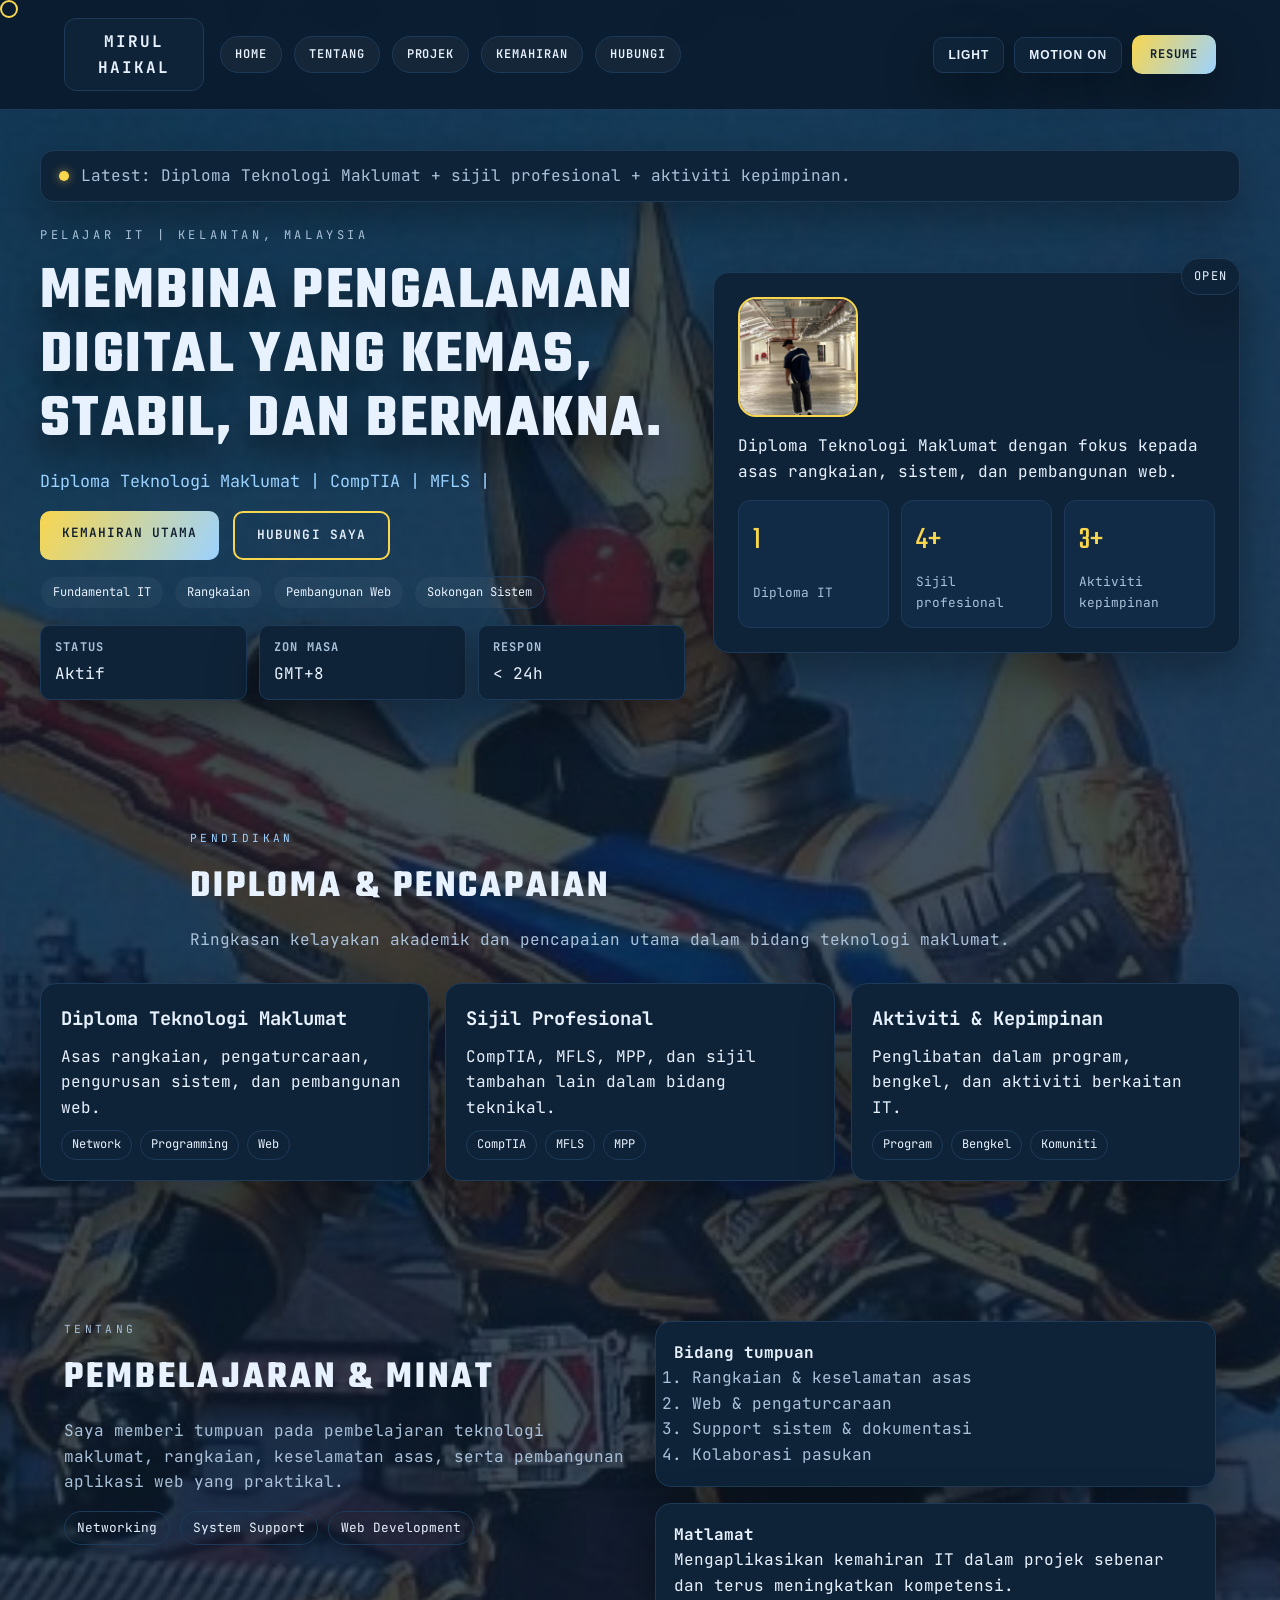
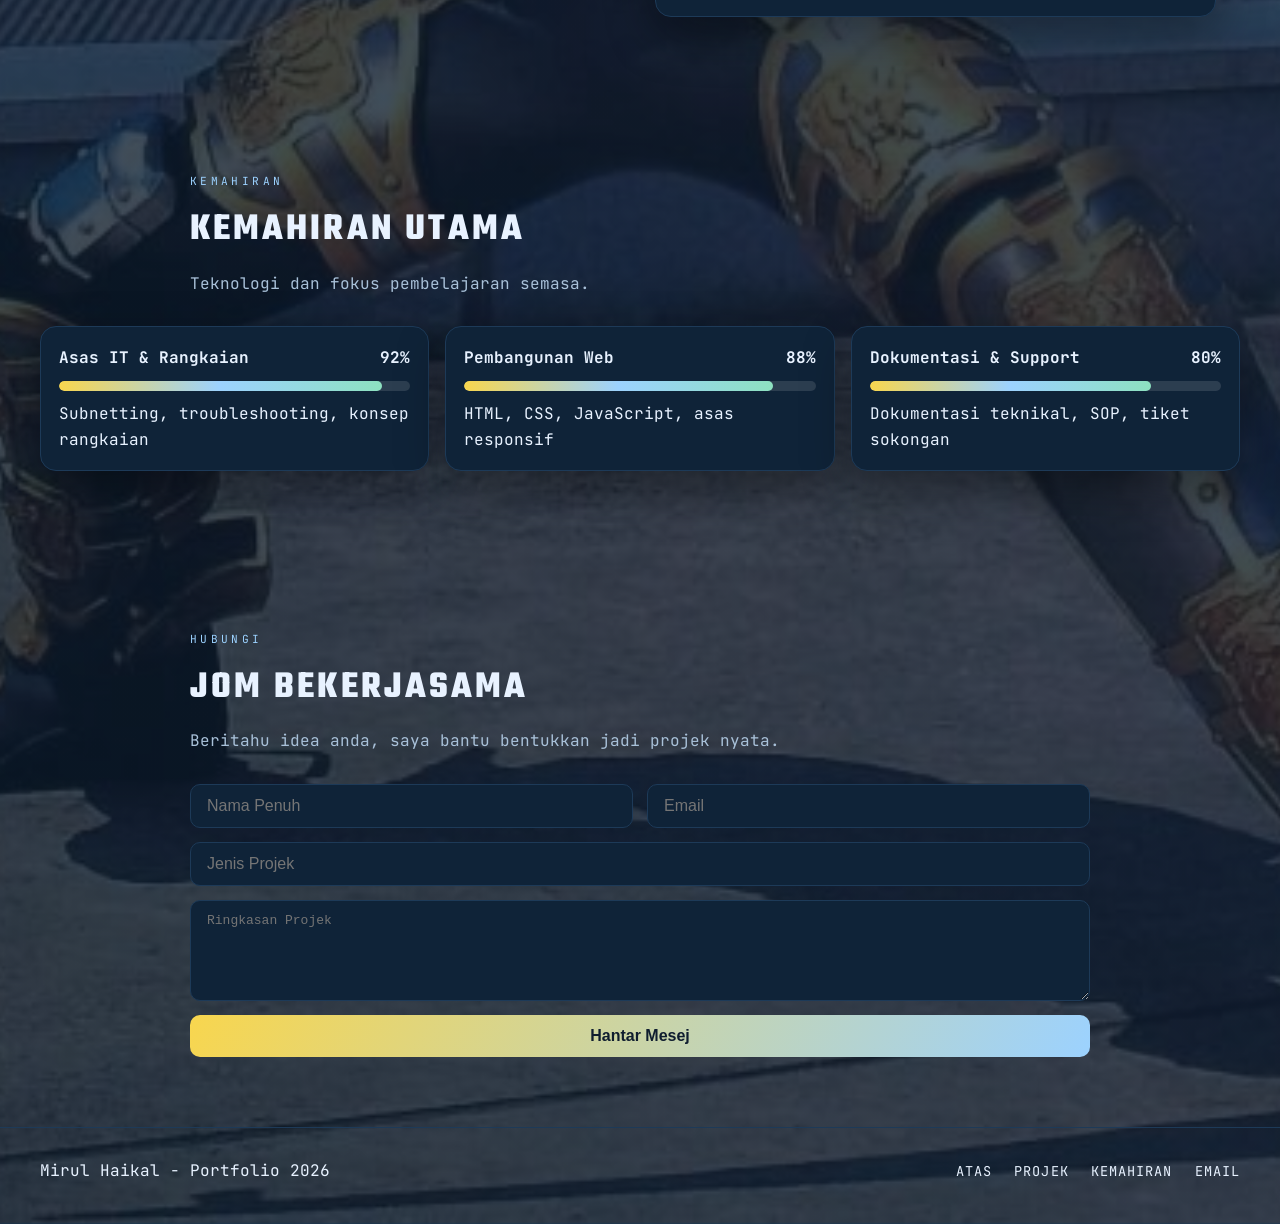
==== index.html @ 002051ea "ntahh" ====
<!DOCTYPE html>
<html lang="ms">
<head>
<meta charset="UTF-8">
<meta name="viewport" content="width=device-width, initial-scale=1.0">
<title>Mirul Haikal | Portfolio</title>
<link rel="stylesheet" href="style.css">
</head>
<body>

<div class="cursor"></div>
<div class="scroll-progress"></div>

<nav class="site-nav">
  <div class="nav-inner">
    <div class="brand">
      <span>Mirul</span>
      <span>Haikal</span>
    </div>
    <div class="nav-pills">
      <a href="#top">Home</a>
      <a href="#about">Tentang</a>
      <a href="#work">Projek</a>
      <a href="#skills">Kemahiran</a>
      <a href="#contact">Hubungi</a>
    </div>
    <div class="nav-actions">
      <button class="theme-toggle" type="button">Light</button>
      <button class="motion-toggle" type="button">Motion On</button>
      <a class="nav-cta" href="#contact">Resume</a>
    </div>
  </div>
</nav>

<header class="hero" id="top">
  <div class="hero-shell">
    <div class="latest-bar reveal">
      <span class="dot"></span>
      <span>Latest: Diploma Teknologi Maklumat + sijil profesional + aktiviti kepimpinan.</span>
    </div>
    <div class="hero-grid">
      <div class="hero-left reveal">
        <p class="eyebrow">PELAJAR IT | KELANTAN, MALAYSIA</p>
        <h1>Membina pengalaman digital yang kemas, stabil, dan bermakna.</h1>
        <p class="subtitle"></p>
        <div class="hero-actions">
          <a class="btn-primary" href="#skills">Kemahiran Utama</a>
          <a class="btn-secondary" href="#contact">Hubungi Saya</a>
        </div>
        <div class="chip-row">
          <span>Fundamental IT</span>
          <span>Rangkaian</span>
          <span>Pembangunan Web</span>
          <span>Sokongan Sistem</span>
        </div>
        <div class="info-row">
          <div><strong>Status</strong><span>Aktif</span></div>
          <div><strong>Zon Masa</strong><span>GMT+8</span></div>
          <div><strong>Respon</strong><span>&lt; 24h</span></div>
        </div>
      </div>
      <div class="hero-right reveal">
        <div class="profile-card">
          <div class="profile-photo">
            <img src="images/2.jpg" alt="Gambar Mirul">
          </div>
          <p>Diploma Teknologi Maklumat dengan fokus kepada asas rangkaian, sistem, dan pembangunan web.</p>
          <div class="stat-row">
            <div class="stat-box">
              <span class="stat-num">1</span>
              <span class="stat-label">Diploma IT</span>
            </div>
            <div class="stat-box">
              <span class="stat-num">4+</span>
              <span class="stat-label">Sijil profesional</span>
            </div>
            <div class="stat-box">
              <span class="stat-num">3+</span>
              <span class="stat-label">Aktiviti kepimpinan</span>
            </div>
          </div>
        </div>
        <div class="hero-badge">
          <span>Open</span>
        </div>
      </div>
    </div>
  </div>
</header>

<main>
  <section id="work" class="section">
    <div class="section-header">
      <p class="section-kicker">Pendidikan</p>
      <h2>Diploma & Pencapaian</h2>
      <p class="section-desc">
        Ringkasan kelayakan akademik dan pencapaian utama dalam bidang teknologi maklumat.
      </p>
    </div>
    <div class="project-grid">
      <article class="project-card reveal">
        <h3>Diploma Teknologi Maklumat</h3>
        <p>Asas rangkaian, pengaturcaraan, pengurusan sistem, dan pembangunan web.</p>
        <div class="project-tags">
          <span>Network</span>
          <span>Programming</span>
          <span>Web</span>
        </div>
      </article>
      <article class="project-card reveal">
        <h3>Sijil Profesional</h3>
        <p>CompTIA, MFLS, MPP, dan sijil tambahan lain dalam bidang teknikal.</p>
        <div class="project-tags">
          <span>CompTIA</span>
          <span>MFLS</span>
          <span>MPP</span>
        </div>
      </article>
      <article class="project-card reveal">
        <h3>Aktiviti & Kepimpinan</h3>
        <p>Penglibatan dalam program, bengkel, dan aktiviti berkaitan IT.</p>
        <div class="project-tags">
          <span>Program</span>
          <span>Bengkel</span>
          <span>Komuniti</span>
        </div>
      </article>
    </div>
  </section>

  <section id="about" class="section split">
    <div class="about-left reveal">
      <p class="section-kicker">Tentang</p>
      <h2>Pembelajaran & Minat</h2>
      <p>
        Saya memberi tumpuan pada pembelajaran teknologi maklumat, rangkaian, keselamatan asas,
        serta pembangunan aplikasi web yang praktikal.
      </p>
      <div class="about-pills">
        <span>Networking</span>
        <span>System Support</span>
        <span>Web Development</span>
      </div>
    </div>
    <div class="about-right reveal">
      <div class="about-card">
        <h4>Bidang tumpuan</h4>
        <ol>
          <li>Rangkaian & keselamatan asas</li>
          <li>Web & pengaturcaraan</li>
          <li>Support sistem & dokumentasi</li>
          <li>Kolaborasi pasukan</li>
        </ol>
      </div>
      <div class="about-card">
        <h4>Matlamat</h4>
        <p>Mengaplikasikan kemahiran IT dalam projek sebenar dan terus meningkatkan kompetensi.</p>
      </div>
    </div>
  </section>

  <section id="skills" class="section">
    <div class="section-header">
      <p class="section-kicker">Kemahiran</p>
      <h2>Kemahiran Utama</h2>
      <p class="section-desc">Teknologi dan fokus pembelajaran semasa.</p>
    </div>
    <div class="skills-grid">
      <div class="skill-card reveal" data-level="92">
        <div class="skill-title">
          <span>Asas IT & Rangkaian</span>
          <strong>92%</strong>
        </div>
        <div class="skill-bar"><span class="skill-fill"></span></div>
        <p>Subnetting, troubleshooting, konsep rangkaian</p>
      </div>
      <div class="skill-card reveal" data-level="88">
        <div class="skill-title">
          <span>Pembangunan Web</span>
          <strong>88%</strong>
        </div>
        <div class="skill-bar"><span class="skill-fill"></span></div>
        <p>HTML, CSS, JavaScript, asas responsif</p>
      </div>
      <div class="skill-card reveal" data-level="80">
        <div class="skill-title">
          <span>Dokumentasi & Support</span>
          <strong>80%</strong>
        </div>
        <div class="skill-bar"><span class="skill-fill"></span></div>
        <p>Dokumentasi teknikal, SOP, tiket sokongan</p>
      </div>
    </div>
  </section>

  <section id="contact" class="section contact">
    <div class="section-header">
      <p class="section-kicker">Hubungi</p>
      <h2>Jom Bekerjasama</h2>
      <p class="section-desc">Beritahu idea anda, saya bantu bentukkan jadi projek nyata.</p>
    </div>
    <form id="contact-form">
      <div class="form-grid">
        <input type="text" placeholder="Nama Penuh" required>
        <input type="email" placeholder="Email" required>
      </div>
      <input type="text" placeholder="Jenis Projek" required>
      <textarea placeholder="Ringkasan Projek" rows="5" required></textarea>
      <button type="submit">Hantar Mesej</button>
    </form>
  </section>
</main>

<footer class="site-footer">
  <div class="footer-inner">
    <p>Mirul Haikal - Portfolio 2026</p>
    <div class="footer-links">
      <a href="#top">Atas</a>
      <a href="#work">Projek</a>
      <a href="#skills">Kemahiran</a>
      <a href="mailto:mirul@email.com">Email</a>
    </div>
  </div>
</footer>

<script src="script.js"></script>
</body>
</html>
---- style.css ----
@import url('https://fonts.googleapis.com/css2?family=JetBrains+Mono:wght@400;500;600;700&family=Teko:wght@500;600;700&display=swap');

*  { 
  margin:0; 
  padding:0; 
  box-sizing:border-box; 
}

:root {
  --bg: #0b1b2d;
  --panel: #0f2338;
  --card: #112a45;
  --stroke: #1d3a58;
  --text: #e8f2ff;
  --muted: #a9c1d9;
  --accent: #f8d64e;
  --accent-2: #9cd2ff;
  --accent-3: #8de1c0;
  --shadow: 0 18px 48px rgba(0, 0, 0, 0.35);
  --radius: 16px;
}

body.theme-light {
  --bg: #e7f0ff;
  --panel: #d9e6f7;
  --card: #f9fbff;
  --stroke: #b5cbe5;
  --text: #0f1d2f;
  --muted: #4b5563;
  --accent: #dba50c;
  --accent-2: #2563eb;
  --accent-3: #22c55e;
  --shadow: 0 12px 32px rgba(0, 0, 0, 0.08);
  background-image:
    linear-gradient(rgba(15, 23, 42, 0.04) 1px, transparent 1px),
    linear-gradient(90deg, rgba(15, 23, 42, 0.04) 1px, transparent 1px);
}

body { 
  font-family: 'JetBrains Mono', monospace;
  background-color: var(--bg);
  color: var(--text); 
  line-height:1.6; 
  min-height: 100vh;
  -webkit-font-smoothing: antialiased;
  overflow-x: hidden;
  background-image:
    linear-gradient(rgba(11, 27, 45, 0.78), rgba(11, 27, 45, 0.78)),
    url('images/blade.jpg'),
    linear-gradient(rgba(255, 255, 255, 0.08) 1px, transparent 1px),
    linear-gradient(90deg, rgba(255, 255, 255, 0.08) 1px, transparent 1px);
  background-size: cover, cover, 32px 32px, 32px 32px;
  background-position: 50% calc(50% + var(--bg-y, 0px)), 50% calc(50% + var(--bg-y, 0px)), center, center;
  background-attachment: scroll, scroll, scroll, scroll;
}

.cursor { 
  width:18px; 
  height:18px; 
  border:2px solid var(--accent); 
  border-radius:50%; 
  position:fixed; 
  pointer-events:none; 
  z-index:9999;
  transition: 0.1s;
}

.scroll-progress {
  position: fixed;
  top: 0;
  left: 0;
  width: 0%;
  height: 4px;
  background: linear-gradient(90deg, var(--accent), var(--accent-2), var(--accent-3));
  z-index: 9999;
  transition: width 0.1s;
}

.site-nav {
  position: sticky;
  top: 0;
  z-index: 1000;
  background: rgba(11, 27, 45, 0.9);
  backdrop-filter: blur(8px);
  border-bottom: 1px solid var(--stroke);
}

body.theme-light .site-nav {
  background: rgba(231, 240, 255, 0.9);
}

.nav-inner {
  max-width: 1200px;
  margin: 0 auto;
  padding: 18px 24px;
  display: grid;
  grid-template-columns: 140px 1fr auto;
  gap: 16px;
  align-items: center;
}

.brand {
  padding: 10px 14px;
  border-radius: 12px;
  background: var(--panel);
  border: 1px solid var(--stroke);
  text-transform: uppercase;
  letter-spacing: 0.12em;
  font-weight: 700;
  text-align: center;
}

.nav-pills {
  display: flex;
  gap: 12px;
  flex-wrap: wrap;
}

.nav-pills a {
  text-decoration: none;
  color: var(--text);
  background: rgba(255,255,255,0.04);
  border: 1px solid var(--stroke);
  padding: 8px 14px;
  border-radius: 999px;
  font-weight: 600;
  text-transform: uppercase;
  letter-spacing: 0.08em;
  font-size: 0.75em;
}

.nav-actions {
  display: flex;
  gap: 10px;
  align-items: center;
}

.theme-toggle,
.motion-toggle {
  border: 1px solid var(--stroke);
  background: var(--panel);
  color: var(--text);
  padding: 10px 14px;
  border-radius: 10px;
  font-weight: 600;
  text-transform: uppercase;
  letter-spacing: 0.08em;
  font-size: 0.75em;
  cursor: pointer;
  box-shadow: var(--shadow);
}

.nav-cta {
  text-decoration: none;
  background: linear-gradient(120deg, var(--accent), var(--accent-2));
  color: #0f1d2f;
  padding: 10px 18px;
  border-radius: 10px;
  font-weight: 700;
  text-transform: uppercase;
  letter-spacing: 0.08em;
  font-size: 0.75em;
  box-shadow: var(--shadow);
}

.hero {
  padding: 40px 24px 60px;
}

.hero-shell {
  max-width: 1200px;
  margin: 0 auto;
}

.latest-bar {
  display: flex;
  align-items: center;
  gap: 12px;
  padding: 12px 18px;
  border-radius: 14px;
  background: var(--panel);
  border: 1px solid var(--stroke);
  box-shadow: var(--shadow);
  margin-bottom: 24px;
  color: var(--muted);
}

.latest-bar .dot {
  width: 10px;
  height: 10px;
  border-radius: 50%;
  background: var(--accent);
  box-shadow: 0 0 10px rgba(248, 214, 78, 0.6);
}

.hero-grid {
  display: grid;
  grid-template-columns: 1.1fr 0.9fr;
  gap: 28px;
  align-items: center;
}

.hero-left {
  display: flex;
  flex-direction: column;
  gap: 16px;
}

.eyebrow {
  text-transform: uppercase;
  letter-spacing: 0.3em;
  font-size: 0.75em;
  color: var(--muted);
}

h1 {
  font-family: 'Teko', sans-serif;
  font-size: 3.8em;
  line-height: 1.05;
  text-transform: uppercase;
  letter-spacing: 0.04em;
  text-shadow: 0 18px 35px rgba(0, 0, 0, 0.6);
}

.subtitle {
  font-size: 1.05em;
  color: var(--accent-2);
  min-height: 1.6em;
}

.hero-actions {
  display: flex;
  gap: 14px;
  flex-wrap: wrap;
}

.btn-primary, .btn-secondary {
  text-decoration: none;
  padding: 12px 22px;
  border-radius: 10px;
  font-weight: 600;
  text-transform: uppercase;
  letter-spacing: 0.08em;
  font-size: 0.8em;
}

.btn-primary {
  background: linear-gradient(120deg, var(--accent), var(--accent-2));
  color: #0f1d2f;
}

.btn-secondary {
  border: 2px solid var(--accent);
  color: var(--text);
}

.chip-row {
  display: flex;
  flex-wrap: wrap;
  gap: 10px;
}

.chip-row span {
  border: 1px solid var(--stroke);
  padding: 6px 12px;
  border-radius: 999px;
  font-size: 0.75em;
  background: rgba(255,255,255,0.04);
}

.info-row {
  display: grid;
  grid-template-columns: repeat(auto-fit, minmax(140px, 1fr));
  gap: 12px;
}

.info-row div {
  background: var(--panel);
  border: 1px solid var(--stroke);
  padding: 12px 14px;
  border-radius: 10px;
  display: grid;
  gap: 4px;
  box-shadow: var(--shadow);
}

.info-row strong {
  font-size: 0.75em;
  text-transform: uppercase;
  letter-spacing: 0.1em;
  color: var(--muted);
}

.hero-right {
  position: relative;
}

.profile-card {
  background: var(--panel);
  border: 1px solid var(--stroke);
  border-radius: var(--radius);
  padding: 24px;
  box-shadow: var(--shadow);
  display: grid;
  gap: 16px;
}

.profile-photo {
  width: 120px;
  height: 120px;
  border-radius: 18px;
  overflow: hidden;
  border: 2px solid var(--accent);
}

.profile-photo img {
  width: 100%;
  height: 100%;
  object-fit: cover;
  display: block;
}

.stat-row {
  display: grid;
  grid-template-columns: repeat(auto-fit, minmax(120px, 1fr));
  gap: 12px;
}

.stat-box {
  background: var(--card);
  border: 1px solid var(--stroke);
  border-radius: 12px;
  padding: 14px;
  display: grid;
  gap: 6px;
}

.stat-num {
  font-family: 'Teko', sans-serif;
  font-size: 2em;
  color: var(--accent);
}

.stat-label {
  color: var(--muted);
  font-size: 0.8em;
}

.hero-badge {
  position: absolute;
  top: -14px;
  right: 0;
  background: var(--panel);
  border: 1px solid var(--stroke);
  padding: 8px 12px;
  border-radius: 999px;
  font-size: 0.75em;
  text-transform: uppercase;
  letter-spacing: 0.1em;
  box-shadow: var(--shadow);
}

.section {
  padding: 70px 24px;
}

.section-header {
  max-width: 900px;
  margin: 0 auto 30px;
}

.section-kicker {
  text-transform: uppercase;
  letter-spacing: 0.3em;
  font-size: 0.7em;
  color: var(--accent-2);
  margin-bottom: 8px;
}

h2 {
  font-family: 'Teko', sans-serif;
  font-size: 2.4em;
  text-transform: uppercase;
  letter-spacing: 0.08em;
  margin-bottom: 10px;
}

.section-desc {
  color: var(--muted);
}

.project-grid {
  max-width: 1200px;
  margin: 0 auto;
  display: grid;
  grid-template-columns: repeat(auto-fit, minmax(240px, 1fr));
  gap: 16px;
}

.project-card {
  background: var(--panel);
  border: 1px solid var(--stroke);
  padding: 20px;
  border-radius: var(--radius);
  box-shadow: var(--shadow);
  display: grid;
  gap: 10px;
}

.project-tags {
  display: flex;
  flex-wrap: wrap;
  gap: 8px;
}

.project-tags span {
  border: 1px solid var(--stroke);
  padding: 4px 10px;
  border-radius: 999px;
  font-size: 0.75em;
}

.split {
  display: grid;
  grid-template-columns: repeat(auto-fit, minmax(280px, 1fr));
  gap: 30px;
  max-width: 1200px;
  margin: 0 auto;
}

.about-left p {
  color: var(--muted);
}

.about-pills {
  display: flex;
  flex-wrap: wrap;
  gap: 10px;
  margin-top: 16px;
}

.about-pills span {
  border: 1px solid var(--stroke);
  padding: 6px 12px;
  border-radius: 999px;
  font-size: 0.8em;
}

.about-card {
  background: var(--panel);
  border: 1px solid var(--stroke);
  padding: 18px;
  border-radius: var(--radius);
  box-shadow: var(--shadow);
  margin-bottom: 16px;
}

.about-card ol {
  margin-left: 18px;
  color: var(--muted);
}

.skills-grid {
  max-width: 1200px;
  margin: 0 auto 20px;
  display: grid;
  grid-template-columns: repeat(auto-fit, minmax(240px, 1fr));
  gap: 16px;
}

.skill-card {
  background: var(--panel);
  border: 1px solid var(--stroke);
  padding: 18px;
  border-radius: var(--radius);
  box-shadow: var(--shadow);
}

.skill-title {
  display: flex;
  justify-content: space-between;
  font-weight: 700;
  margin-bottom: 10px;
}

.skill-bar {
  height: 10px;
  border-radius: 999px;
  background: rgba(255,255,255,0.12);
  overflow: hidden;
  margin-bottom: 10px;
}

.skill-fill {
  display: block;
  height: 100%;
  width: 0;
  background: linear-gradient(90deg, var(--accent), var(--accent-2), var(--accent-3));
  border-radius: 999px;
  transition: width 1.4s ease;
}

.contact form {
  max-width: 900px;
  margin: 0 auto;
  display: flex;
  flex-direction: column;
  gap: 14px;
}

.form-grid {
  display: grid;
  grid-template-columns: repeat(auto-fit, minmax(220px, 1fr));
  gap: 14px;
}

#contact input, #contact textarea { 
  padding:12px 16px; 
  border-radius:10px; 
  border:1px solid var(--stroke); 
  width:100%;
  font-size: 1em;
  transition: all 0.3s;
  background: var(--panel);
  color: var(--text);
}

#contact input:focus, #contact textarea:focus {
  outline: none;
  border-color: var(--accent);
  box-shadow: 0 0 0 3px rgba(248, 214, 78, 0.2);
}

#contact button { 
  background: linear-gradient(120deg, var(--accent), var(--accent-2));
  color:#0f1d2f; 
  border:none; 
  padding:12px; 
  border-radius:10px; 
  cursor:pointer; 
  font-size:1em;
  font-weight: 600;
  transition: all 0.3s;
}

#contact button:hover { 
  transform: translateY(-2px);
}

.site-footer {
  padding: 30px 24px 40px;
  border-top: 1px solid var(--stroke);
}

.footer-inner {
  max-width: 1200px;
  margin: 0 auto;
  display: flex;
  align-items: center;
  justify-content: space-between;
  gap: 12px;
  flex-wrap: wrap;
}

.footer-links a {
  text-decoration: none;
  color: var(--text);
  margin-left: 12px;
  font-size: 0.85em;
  text-transform: uppercase;
  letter-spacing: 0.08em;
}

.reveal {
  opacity: 0;
  transform: translateY(18px);
  transition: all 0.7s ease;
}

.reveal.in-view {
  opacity: 1;
  transform: translateY(0);
}

.hero-card,
.project-card,
.skill-card,
.about-card,
.profile-card {
  transition: transform 0.3s ease, box-shadow 0.3s ease;
}

.hero-card:hover,
.project-card:hover,
.skill-card:hover,
.about-card:hover,
.profile-card:hover {
  transform: translateY(-6px);
}

body.motion-off *,
body.motion-off *::before,
body.motion-off *::after {
  transition: none !important;
  animation: none !important;
}

@media(max-width: 980px){ 
  .nav-inner {
    grid-template-columns: 1fr;
  }

  .nav-actions {
    justify-content: flex-start;
  }

  .hero-grid {
    grid-template-columns: 1fr;
  }
}

@media(max-width: 600px){ 
  h1 {
    font-size: 3em;
  }

  .hero-actions {
    flex-direction: column;
  }
}
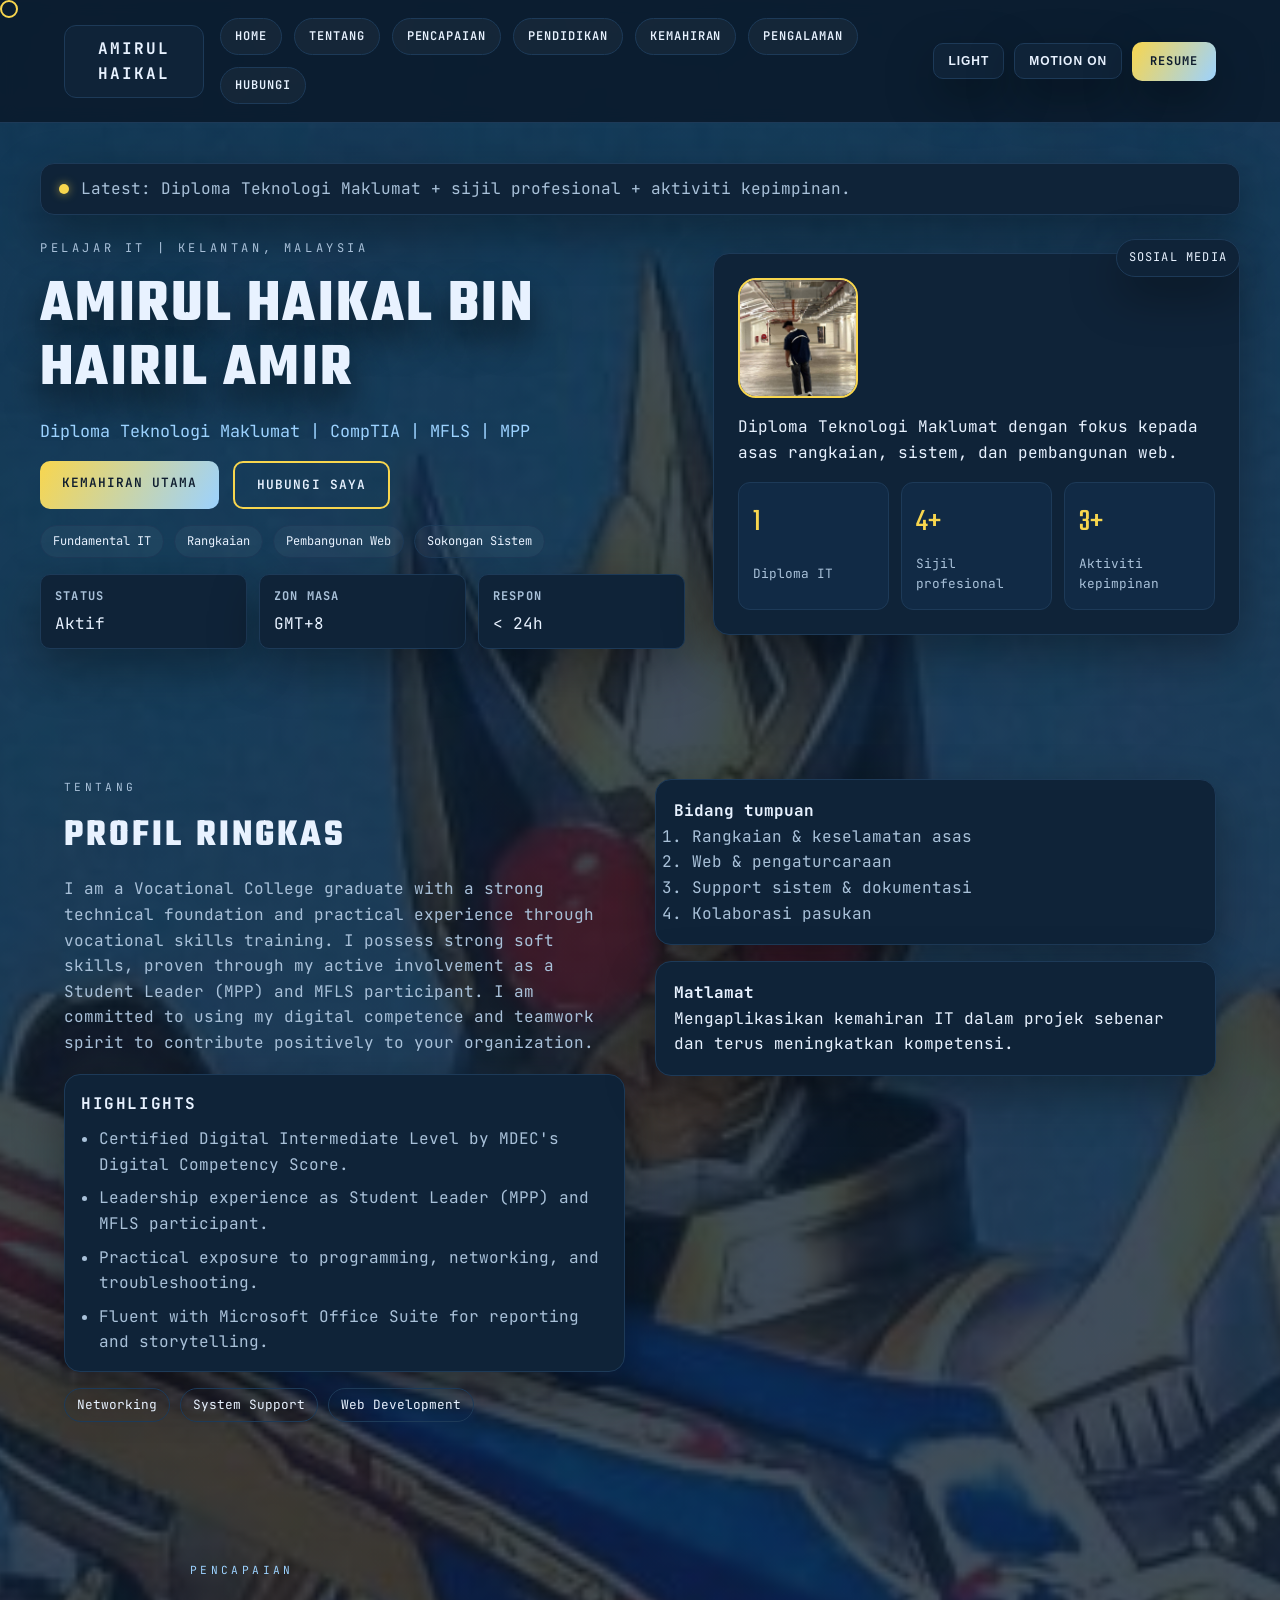
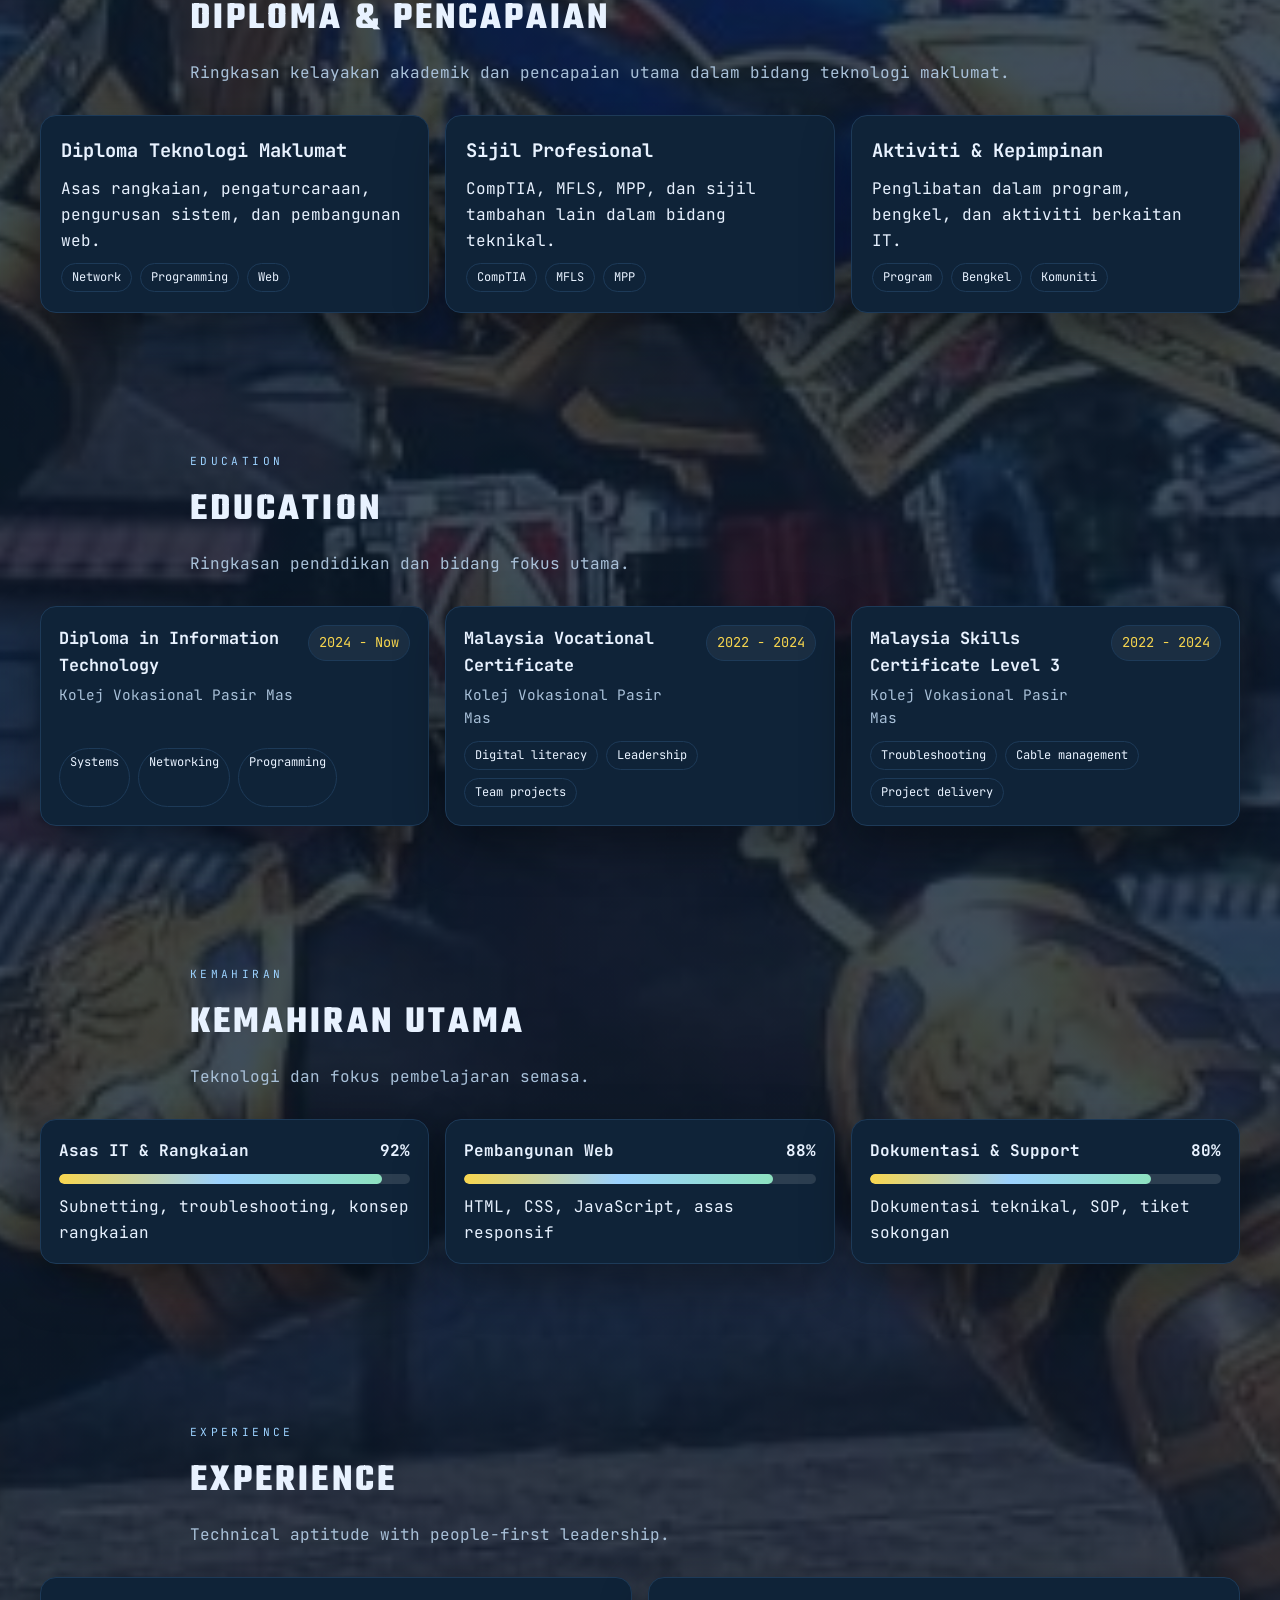
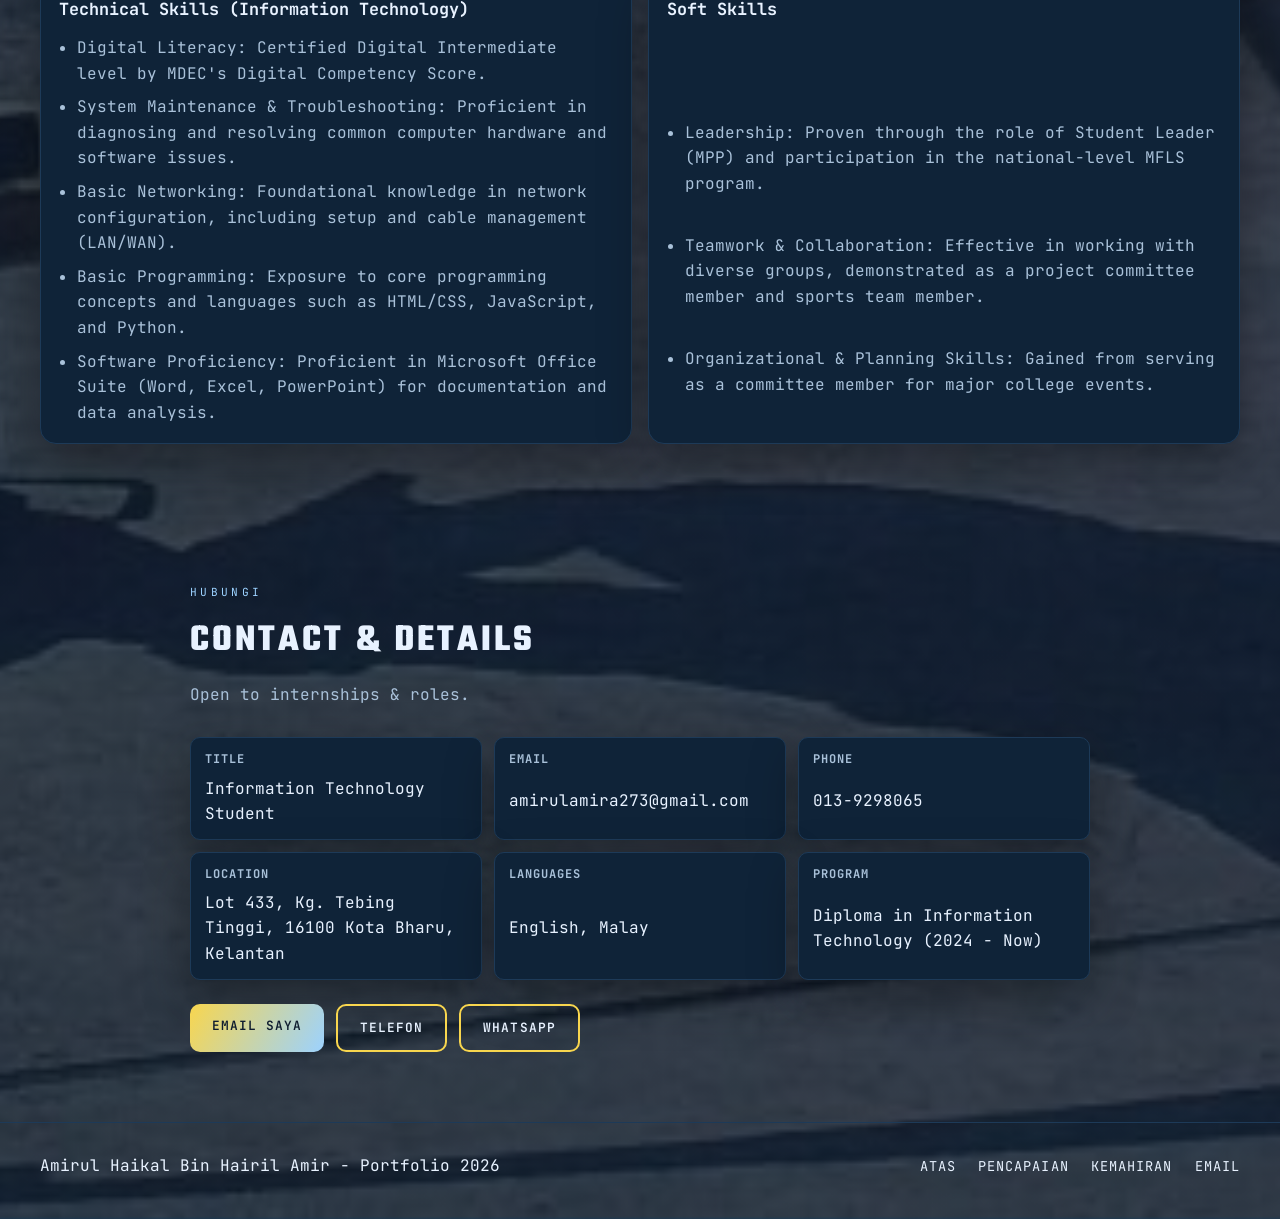
==== commit 08274079: "ahuuu" ====
--- a/index.html
+++ b/index.html
@@ -3,7 +3,7 @@
 <head>
 <meta charset="UTF-8">
 <meta name="viewport" content="width=device-width, initial-scale=1.0">
-<title>Mirul Haikal | Portfolio</title>
+<title>Amirul Haikal Bin Hairil Amir | Portfolio</title>
 <link rel="stylesheet" href="style.css">
 </head>
 <body>
@@ -14,20 +14,22 @@
 <nav class="site-nav">
   <div class="nav-inner">
     <div class="brand">
-      <span>Mirul</span>
+      <span>Amirul</span>
       <span>Haikal</span>
     </div>
     <div class="nav-pills">
       <a href="#top">Home</a>
       <a href="#about">Tentang</a>
-      <a href="#work">Projek</a>
+      <a href="#highlights">Pencapaian</a>
+      <a href="#education">Pendidikan</a>
       <a href="#skills">Kemahiran</a>
+      <a href="#experience">Pengalaman</a>
       <a href="#contact">Hubungi</a>
     </div>
     <div class="nav-actions">
       <button class="theme-toggle" type="button">Light</button>
       <button class="motion-toggle" type="button">Motion On</button>
-      <a class="nav-cta" href="#contact">Resume</a>
+      <a class="nav-cta" href="resume.pdf" target="_blank" rel="noopener">Resume</a>
     </div>
   </div>
 </nav>
@@ -41,7 +43,7 @@
     <div class="hero-grid">
       <div class="hero-left reveal">
         <p class="eyebrow">PELAJAR IT | KELANTAN, MALAYSIA</p>
-        <h1>Membina pengalaman digital yang kemas, stabil, dan bermakna.</h1>
+        <h1>Amirul Haikal Bin Hairil Amir</h1>
         <p class="subtitle"></p>
         <div class="hero-actions">
           <a class="btn-primary" href="#skills">Kemahiran Utama</a>
@@ -80,62 +82,32 @@
             </div>
           </div>
         </div>
-        <div class="hero-badge">
-          <span>Open</span>
-        </div>
+        <a class="hero-badge" href="sosial.html">Sosial Media</a>
       </div>
     </div>
   </div>
 </header>
 
 <main>
-  <section id="work" class="section">
-    <div class="section-header">
-      <p class="section-kicker">Pendidikan</p>
-      <h2>Diploma & Pencapaian</h2>
-      <p class="section-desc">
-        Ringkasan kelayakan akademik dan pencapaian utama dalam bidang teknologi maklumat.
-      </p>
-    </div>
-    <div class="project-grid">
-      <article class="project-card reveal">
-        <h3>Diploma Teknologi Maklumat</h3>
-        <p>Asas rangkaian, pengaturcaraan, pengurusan sistem, dan pembangunan web.</p>
-        <div class="project-tags">
-          <span>Network</span>
-          <span>Programming</span>
-          <span>Web</span>
-        </div>
-      </article>
-      <article class="project-card reveal">
-        <h3>Sijil Profesional</h3>
-        <p>CompTIA, MFLS, MPP, dan sijil tambahan lain dalam bidang teknikal.</p>
-        <div class="project-tags">
-          <span>CompTIA</span>
-          <span>MFLS</span>
-          <span>MPP</span>
-        </div>
-      </article>
-      <article class="project-card reveal">
-        <h3>Aktiviti & Kepimpinan</h3>
-        <p>Penglibatan dalam program, bengkel, dan aktiviti berkaitan IT.</p>
-        <div class="project-tags">
-          <span>Program</span>
-          <span>Bengkel</span>
-          <span>Komuniti</span>
-        </div>
-      </article>
-    </div>
-  </section>
-
   <section id="about" class="section split">
     <div class="about-left reveal">
       <p class="section-kicker">Tentang</p>
-      <h2>Pembelajaran & Minat</h2>
+      <h2>Profil Ringkas</h2>
       <p>
-        Saya memberi tumpuan pada pembelajaran teknologi maklumat, rangkaian, keselamatan asas,
-        serta pembangunan aplikasi web yang praktikal.
+        I am a Vocational College graduate with a strong technical foundation and practical experience
+        through vocational skills training. I possess strong soft skills, proven through my active
+        involvement as a Student Leader (MPP) and MFLS participant. I am committed to using my digital
+        competence and teamwork spirit to contribute positively to your organization.
       </p>
+      <div class="about-highlights">
+        <h3>Highlights</h3>
+        <ul>
+          <li>Certified Digital Intermediate Level by MDEC's Digital Competency Score.</li>
+          <li>Leadership experience as Student Leader (MPP) and MFLS participant.</li>
+          <li>Practical exposure to programming, networking, and troubleshooting.</li>
+          <li>Fluent with Microsoft Office Suite for reporting and storytelling.</li>
+        </ul>
+      </div>
       <div class="about-pills">
         <span>Networking</span>
         <span>System Support</span>
@@ -159,6 +131,97 @@
     </div>
   </section>
 
+  <section id="highlights" class="section">
+    <div class="section-header">
+      <p class="section-kicker">Pencapaian</p>
+      <h2>Diploma & Pencapaian</h2>
+      <p class="section-desc">
+        Ringkasan kelayakan akademik dan pencapaian utama dalam bidang teknologi maklumat.
+      </p>
+    </div>
+    <div class="project-grid">
+      <article class="project-card reveal">
+        <h3>Diploma Teknologi Maklumat</h3>
+        <p>Asas rangkaian, pengaturcaraan, pengurusan sistem, dan pembangunan web.</p>
+        <div class="project-tags">
+          <span>Network</span>
+          <span>Programming</span>
+          <span>Web</span>
+        </div>
+      </article>
+      <article class="project-card reveal">
+        <h3>Sijil Profesional</h3>
+        <p>CompTIA, MFLS, MPP, dan sijil tambahan lain dalam bidang teknikal.</p>
+        <div class="project-tags">
+          <span>CompTIA</span>
+          <span>MFLS</span>
+          <span>MPP</span>
+        </div>
+      </article>
+      <article class="project-card reveal">
+        <h3>Aktiviti & Kepimpinan</h3>
+        <p>Penglibatan dalam program, bengkel, dan aktiviti berkaitan IT.</p>
+        <div class="project-tags">
+          <span>Program</span>
+          <span>Bengkel</span>
+          <span>Komuniti</span>
+        </div>
+      </article>
+    </div>
+  </section>
+
+  <section id="education" class="section">
+    <div class="section-header">
+      <p class="section-kicker">Education</p>
+      <h2>Education</h2>
+      <p class="section-desc">Ringkasan pendidikan dan bidang fokus utama.</p>
+    </div>
+    <div class="education-grid">
+      <article class="edu-card reveal">
+        <div class="edu-header">
+          <div>
+            <h3>Diploma in Information Technology</h3>
+            <p>Kolej Vokasional Pasir Mas</p>
+          </div>
+          <span class="edu-year">2024 - Now</span>
+        </div>
+        <div class="edu-tags">
+          <span>Systems</span>
+          <span>Networking</span>
+          <span>Programming</span>
+        </div>
+      </article>
+      <article class="edu-card reveal">
+        <div class="edu-header">
+          <div>
+            <h3>Malaysia Vocational Certificate</h3>
+            <p>Kolej Vokasional Pasir Mas</p>
+          </div>
+          <span class="edu-year">2022 - 2024</span>
+        </div>
+        <div class="edu-tags">
+          <span>Digital literacy</span>
+          <span>Leadership</span>
+          <span>Team projects</span>
+        </div>
+      </article>
+      <article class="edu-card reveal">
+        <div class="edu-header">
+          <div>
+            <h3>Malaysia Skills Certificate Level 3</h3>
+            <p>Kolej Vokasional Pasir Mas</p>
+          </div>
+          <span class="edu-year">2022 - 2024</span>
+        </div>
+        <div class="edu-tags">
+          <span>Troubleshooting</span>
+          <span>Cable management</span>
+          <span>Project delivery</span>
+        </div>
+      </article>
+    </div>
+  </section>
+
   <section id="skills" class="section">
     <div class="section-header">
       <p class="section-kicker">Kemahiran</p>
@@ -193,32 +256,64 @@
     </div>
   </section>
 
+  <section id="experience" class="section">
+    <div class="section-header">
+      <p class="section-kicker">Experience</p>
+      <h2>Experience</h2>
+      <p class="section-desc">Technical aptitude with people-first leadership.</p>
+    </div>
+    <div class="exp-grid">
+      <article class="exp-card reveal">
+        <h3>Technical Skills (Information Technology)</h3>
+        <ul>
+          <li>Digital Literacy: Certified Digital Intermediate level by MDEC's Digital Competency Score.</li>
+          <li>System Maintenance & Troubleshooting: Proficient in diagnosing and resolving common computer hardware and software issues.</li>
+          <li>Basic Networking: Foundational knowledge in network configuration, including setup and cable management (LAN/WAN).</li>
+          <li>Basic Programming: Exposure to core programming concepts and languages such as HTML/CSS, JavaScript, and Python.</li>
+          <li>Software Proficiency: Proficient in Microsoft Office Suite (Word, Excel, PowerPoint) for documentation and data analysis.</li>
+        </ul>
+      </article>
+      <article class="exp-card reveal">
+        <h3>Soft Skills</h3>
+        <ul>
+          <li>Leadership: Proven through the role of Student Leader (MPP) and participation in the national-level MFLS program.</li>
+          <li>Teamwork & Collaboration: Effective in working with diverse groups, demonstrated as a project committee member and sports team member.</li>
+          <li>Organizational & Planning Skills: Gained from serving as a committee member for major college events.</li>
+        </ul>
+      </article>
+    </div>
+  </section>
+
   <section id="contact" class="section contact">
     <div class="section-header">
       <p class="section-kicker">Hubungi</p>
-      <h2>Jom Bekerjasama</h2>
-      <p class="section-desc">Beritahu idea anda, saya bantu bentukkan jadi projek nyata.</p>
-    </div>
-    <form id="contact-form">
-      <div class="form-grid">
-        <input type="text" placeholder="Nama Penuh" required>
-        <input type="email" placeholder="Email" required>
-      </div>
-      <input type="text" placeholder="Jenis Projek" required>
-      <textarea placeholder="Ringkasan Projek" rows="5" required></textarea>
-      <button type="submit">Hantar Mesej</button>
-    </form>
+      <h2>Contact & Details</h2>
+      <p class="section-desc">Open to internships & roles.</p>
+    </div>
+    <div class="contact-details">
+      <div><strong>Title</strong><span>Information Technology Student</span></div>
+      <div><strong>Email</strong><span>amirulamira273@gmail.com</span></div>
+      <div><strong>Phone</strong><span>013-9298065</span></div>
+      <div><strong>Location</strong><span>Lot 433, Kg. Tebing Tinggi, 16100 Kota Bharu, Kelantan</span></div>
+      <div><strong>Languages</strong><span>English, Malay</span></div>
+      <div><strong>Program</strong><span>Diploma in Information Technology (2024 - Now)</span></div>
+    </div>
+    <div class="contact-actions">
+      <a class="btn-primary" href="mailto:amirulamira273@gmail.com">Email Saya</a>
+      <a class="btn-secondary" href="tel:+60139298065">Telefon</a>
+      <a class="btn-secondary" href="https://wa.me/60139298065" target="_blank" rel="noopener">WhatsApp</a>
+    </div>
   </section>
 </main>
 
 <footer class="site-footer">
   <div class="footer-inner">
-    <p>Mirul Haikal - Portfolio 2026</p>
+    <p>Amirul Haikal Bin Hairil Amir - Portfolio 2026</p>
     <div class="footer-links">
       <a href="#top">Atas</a>
-      <a href="#work">Projek</a>
+      <a href="#highlights">Pencapaian</a>
       <a href="#skills">Kemahiran</a>
-      <a href="mailto:mirul@email.com">Email</a>
+      <a href="mailto:amirulamira273@gmail.com">Email</a>
     </div>
   </div>
 </footer>
--- a/style.css
+++ b/style.css
@@ -358,6 +358,8 @@
   text-transform: uppercase;
   letter-spacing: 0.1em;
   box-shadow: var(--shadow);
+  text-decoration: none;
+  color: var(--text);
 }
 
 .section {
@@ -430,6 +432,29 @@
 
 .about-left p {
   color: var(--muted);
+}
+
+.about-highlights {
+  margin-top: 18px;
+  background: var(--panel);
+  border: 1px solid var(--stroke);
+  padding: 16px;
+  border-radius: var(--radius);
+  box-shadow: var(--shadow);
+}
+
+.about-highlights h3 {
+  font-size: 1em;
+  margin-bottom: 10px;
+  text-transform: uppercase;
+  letter-spacing: 0.1em;
+}
+
+.about-highlights ul {
+  margin-left: 18px;
+  color: var(--muted);
+  display: grid;
+  gap: 8px;
 }
 
 .about-pills {
@@ -500,51 +525,124 @@
   transition: width 1.4s ease;
 }
 
-.contact form {
+.education-grid {
+  max-width: 1200px;
+  margin: 0 auto;
+  display: grid;
+  grid-template-columns: repeat(auto-fit, minmax(260px, 1fr));
+  gap: 16px;
+}
+
+.edu-card {
+  background: var(--panel);
+  border: 1px solid var(--stroke);
+  padding: 18px;
+  border-radius: var(--radius);
+  box-shadow: var(--shadow);
+  display: grid;
+  gap: 12px;
+}
+
+.edu-header {
+  display: flex;
+  justify-content: space-between;
+  gap: 12px;
+  align-items: flex-start;
+}
+
+.edu-header h3 {
+  font-size: 1.05em;
+  margin-bottom: 4px;
+}
+
+.edu-header p {
+  color: var(--muted);
+  font-size: 0.9em;
+}
+
+.edu-year {
+  font-size: 0.85em;
+  color: var(--accent);
+  background: rgba(255, 255, 255, 0.05);
+  border: 1px solid var(--stroke);
+  padding: 6px 10px;
+  border-radius: 999px;
+  white-space: nowrap;
+}
+
+.edu-tags {
+  display: flex;
+  flex-wrap: wrap;
+  gap: 8px;
+}
+
+.edu-tags span {
+  border: 1px solid var(--stroke);
+  padding: 4px 10px;
+  border-radius: 999px;
+  font-size: 0.75em;
+}
+
+.exp-grid {
+  max-width: 1200px;
+  margin: 0 auto;
+  display: grid;
+  grid-template-columns: repeat(auto-fit, minmax(280px, 1fr));
+  gap: 16px;
+}
+
+.exp-card {
+  background: var(--panel);
+  border: 1px solid var(--stroke);
+  padding: 18px;
+  border-radius: var(--radius);
+  box-shadow: var(--shadow);
+  display: grid;
+  gap: 12px;
+}
+
+.exp-card h3 {
+  font-size: 1.05em;
+}
+
+.exp-card ul {
+  margin-left: 18px;
+  color: var(--muted);
+  display: grid;
+  gap: 8px;
+}
+
+.contact-details {
+  max-width: 900px;
+  margin: 0 auto 24px;
+  display: grid;
+  grid-template-columns: repeat(auto-fit, minmax(220px, 1fr));
+  gap: 12px;
+}
+
+.contact-details div {
+  background: var(--panel);
+  border: 1px solid var(--stroke);
+  padding: 12px 14px;
+  border-radius: 10px;
+  display: grid;
+  gap: 6px;
+  box-shadow: var(--shadow);
+}
+
+.contact-details strong {
+  text-transform: uppercase;
+  letter-spacing: 0.08em;
+  font-size: 0.75em;
+  color: var(--muted);
+}
+
+.contact-actions {
   max-width: 900px;
   margin: 0 auto;
   display: flex;
-  flex-direction: column;
-  gap: 14px;
-}
-
-.form-grid {
-  display: grid;
-  grid-template-columns: repeat(auto-fit, minmax(220px, 1fr));
-  gap: 14px;
-}
-
-#contact input, #contact textarea { 
-  padding:12px 16px; 
-  border-radius:10px; 
-  border:1px solid var(--stroke); 
-  width:100%;
-  font-size: 1em;
-  transition: all 0.3s;
-  background: var(--panel);
-  color: var(--text);
-}
-
-#contact input:focus, #contact textarea:focus {
-  outline: none;
-  border-color: var(--accent);
-  box-shadow: 0 0 0 3px rgba(248, 214, 78, 0.2);
-}
-
-#contact button { 
-  background: linear-gradient(120deg, var(--accent), var(--accent-2));
-  color:#0f1d2f; 
-  border:none; 
-  padding:12px; 
-  border-radius:10px; 
-  cursor:pointer; 
-  font-size:1em;
-  font-weight: 600;
-  transition: all 0.3s;
-}
-
-#contact button:hover { 
-  transform: translateY(-2px);
+  flex-wrap: wrap;
+  gap: 12px;
 }
 
 .site-footer {
@@ -598,6 +696,60 @@
   transform: translateY(-6px);
 }
 
+/* Social page */
+.social-page .cursor,
+.social-page .scroll-progress {
+  display: none;
+}
+
+.social-shell {
+  max-width: 900px;
+  margin: 60px auto;
+  padding: 0 24px 60px;
+}
+
+.social-header {
+  display: grid;
+  gap: 12px;
+  margin-bottom: 24px;
+}
+
+.social-grid {
+  display: grid;
+  grid-template-columns: repeat(auto-fit, minmax(220px, 1fr));
+  gap: 16px;
+}
+
+.social-card {
+  background: var(--panel);
+  border: 1px solid var(--stroke);
+  padding: 18px;
+  border-radius: var(--radius);
+  text-decoration: none;
+  color: var(--text);
+  box-shadow: var(--shadow);
+  display: grid;
+  gap: 6px;
+  transition: transform 0.3s ease, box-shadow 0.3s ease;
+}
+
+.social-card:hover {
+  transform: translateY(-6px);
+}
+
+.social-label {
+  font-weight: 700;
+  text-transform: uppercase;
+  letter-spacing: 0.08em;
+  font-size: 0.8em;
+  color: var(--accent-2);
+}
+
+.social-handle {
+  color: var(--muted);
+  font-size: 0.95em;
+}
+
 body.motion-off *,
 body.motion-off *::before,
 body.motion-off *::after {
